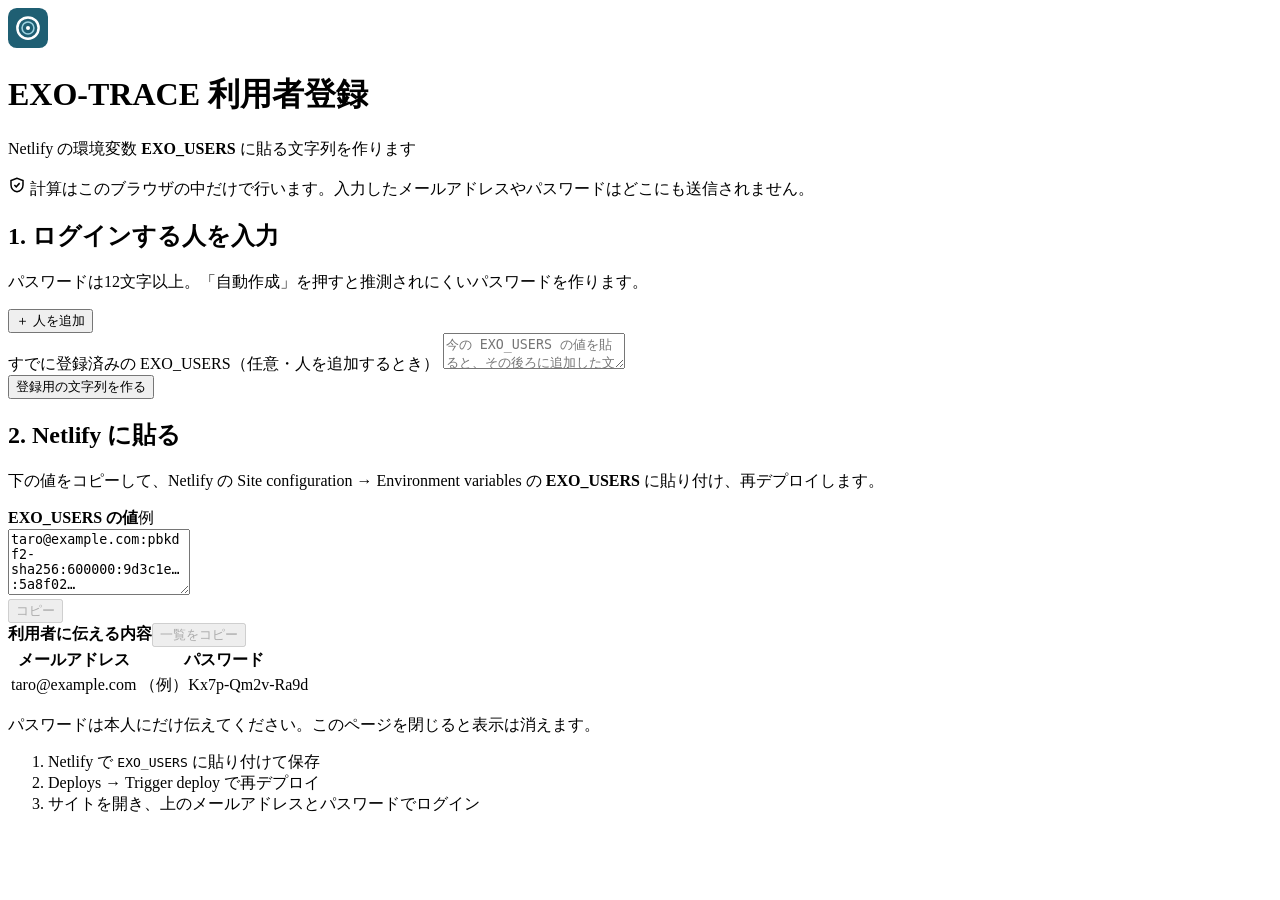
==== web/src/tools/user-hash.html @ dac846a7 "Add browser-based user registration page for EXO_USERS PBKDF2-SHA256 entries generated entirely in t" ====
<!doctype html>
<html lang="ja">
<head>
<meta charset="utf-8">
<meta name="viewport" content="width=device-width, initial-scale=1, viewport-fit=cover">
<meta name="robots" content="noindex, nofollow">
<title>EXO-TRACE 利用者登録</title>
<link rel="icon" href="/icon.svg" type="image/svg+xml">
<link rel="stylesheet" href="/tools/user-hash.css">
<script src="/tools/user-hash.js" defer></script>
</head>
<body>
<div class="wrap">
  <header>
    <svg width="40" height="40" viewBox="0 0 64 64" aria-hidden="true"><rect width="64" height="64" rx="14" fill="#1F5F73"/><circle cx="32" cy="32" r="17" fill="none" stroke="#fff" stroke-width="4"/><circle cx="32" cy="32" r="9.5" fill="none" stroke="#9FD4E2" stroke-width="2.5"/><circle cx="32" cy="32" r="3.2" fill="#fff"/></svg>
    <div><h1>EXO-TRACE 利用者登録</h1><p>Netlify の環境変数 <b>EXO_USERS</b> に貼る文字列を作ります</p></div>
  </header>

  <div class="safe" role="note">
    <svg width="18" height="18" viewBox="0 0 24 24" fill="none" stroke="currentColor" stroke-width="2" aria-hidden="true"><path d="M12 3 4 6v6c0 4.5 3.4 8.2 8 9 4.6-.8 8-4.5 8-9V6z"/><path d="m8.5 12 2.5 2.5 4.5-5"/></svg>
    <span>計算はこのブラウザの中だけで行います。入力したメールアドレスやパスワードはどこにも送信されません。</span>
  </div>

  <div class="grid">
    <form class="card" id="form" novalidate>
      <h2>1. ログインする人を入力</h2>
      <p class="sub">パスワードは12文字以上。「自動作成」を押すと推測されにくいパスワードを作ります。</p>
      <div class="users" id="users"></div>
      <div class="row mt-12">
        <button type="button" class="btn" id="add">＋ 人を追加</button>
      </div>
      <div class="field mt-16">
        <label for="existing">すでに登録済みの EXO_USERS（任意・人を追加するとき）</label>
        <textarea id="existing" rows="2" placeholder="今の EXO_USERS の値を貼ると、その後ろに追加した文字列を作ります"></textarea>
      </div>
      <div class="row mt-16">
        <button type="submit" class="btn btn-primary" id="gen">登録用の文字列を作る</button>
      </div>
      <div class="msg" id="msg" role="status" aria-live="polite"></div>
    </form>

    <section class="card out" aria-labelledby="outTitle">
      <div>
        <h2 id="outTitle">2. Netlify に貼る</h2>
        <p class="sub">下の値をコピーして、Netlify の Site configuration → Environment variables の <b>EXO_USERS</b> に貼り付け、再デプロイします。</p>
      </div>
      <div class="out-block">
        <div class="out-head"><b>EXO_USERS の値</b><span class="example" id="exampleBadge">例</span></div>
        <textarea id="result" readonly rows="4" aria-label="EXO_USERS の値">taro@example.com:pbkdf2-sha256:600000:9d3c1e…:5a8f02…</textarea>
        <div class="row"><button type="button" class="btn btn-primary" id="copyResult" disabled>コピー</button></div>
      </div>
      <div class="out-block">
        <div class="out-head"><b>利用者に伝える内容</b><button type="button" class="btn btn-ghost" id="copyList" disabled>一覧をコピー</button></div>
        <table><thead><tr><th scope="col">メールアドレス</th><th scope="col">パスワード</th></tr></thead>
          <tbody id="list"><tr><td>taro@example.com</td><td class="mono">（例）Kx7p-Qm2v-Ra9d</td></tr></tbody></table>
        <p class="hint">パスワードは本人にだけ伝えてください。このページを閉じると表示は消えます。</p>
      </div>
      <ol class="steps">
        <li>Netlify で <code>EXO_USERS</code> に貼り付けて保存</li>
        <li>Deploys → Trigger deploy で再デプロイ</li>
        <li>サイトを開き、上のメールアドレスとパスワードでログイン</li>
      </ol>
    </section>
  </div>
</div>
</body>
</html>
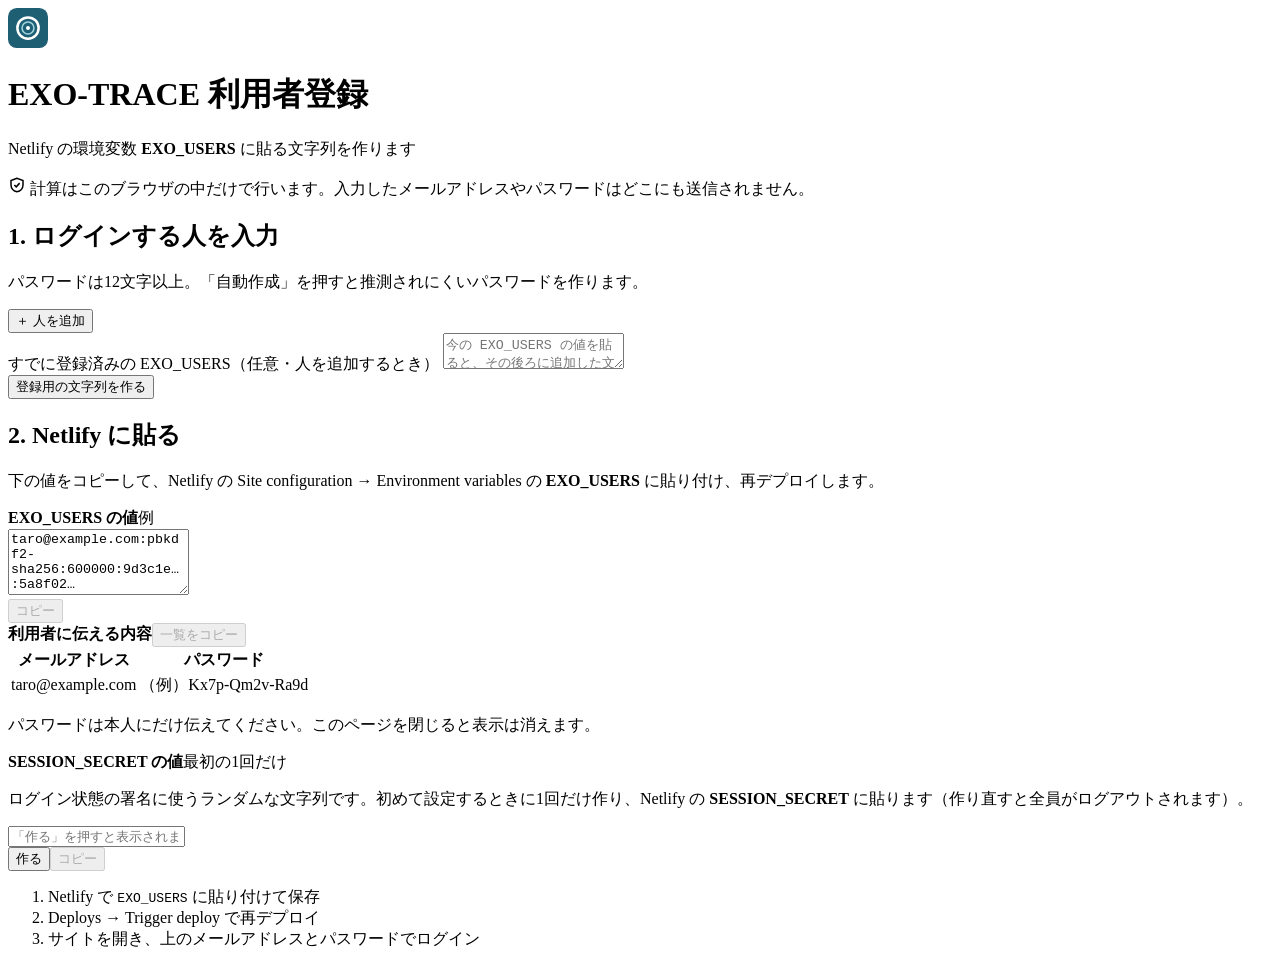
==== commit 0b6f09af: "Registration page: generate SESSION_SECRET in the browser Co-Authored-By: Claude Opus 5.5 <noreply@a" ====
--- a/web/src/tools/user-hash.html
+++ b/web/src/tools/user-hash.html
@@ -55,6 +55,12 @@
           <tbody id="list"><tr><td>taro@example.com</td><td class="mono">（例）Kx7p-Qm2v-Ra9d</td></tr></tbody></table>
         <p class="hint">パスワードは本人にだけ伝えてください。このページを閉じると表示は消えます。</p>
       </div>
+      <div class="out-block">
+        <div class="out-head"><b>SESSION_SECRET の値</b><span class="example">最初の1回だけ</span></div>
+        <p class="hint">ログイン状態の署名に使うランダムな文字列です。初めて設定するときに1回だけ作り、Netlify の <b>SESSION_SECRET</b> に貼ります（作り直すと全員がログアウトされます）。</p>
+        <input id="secret" readonly aria-label="SESSION_SECRET の値" placeholder="「作る」を押すと表示されます">
+        <div class="row"><button type="button" class="btn" id="makeSecret">作る</button><button type="button" class="btn btn-primary" id="copySecret" disabled>コピー</button></div>
+      </div>
       <ol class="steps">
         <li>Netlify で <code>EXO_USERS</code> に貼り付けて保存</li>
         <li>Deploys → Trigger deploy で再デプロイ</li>
